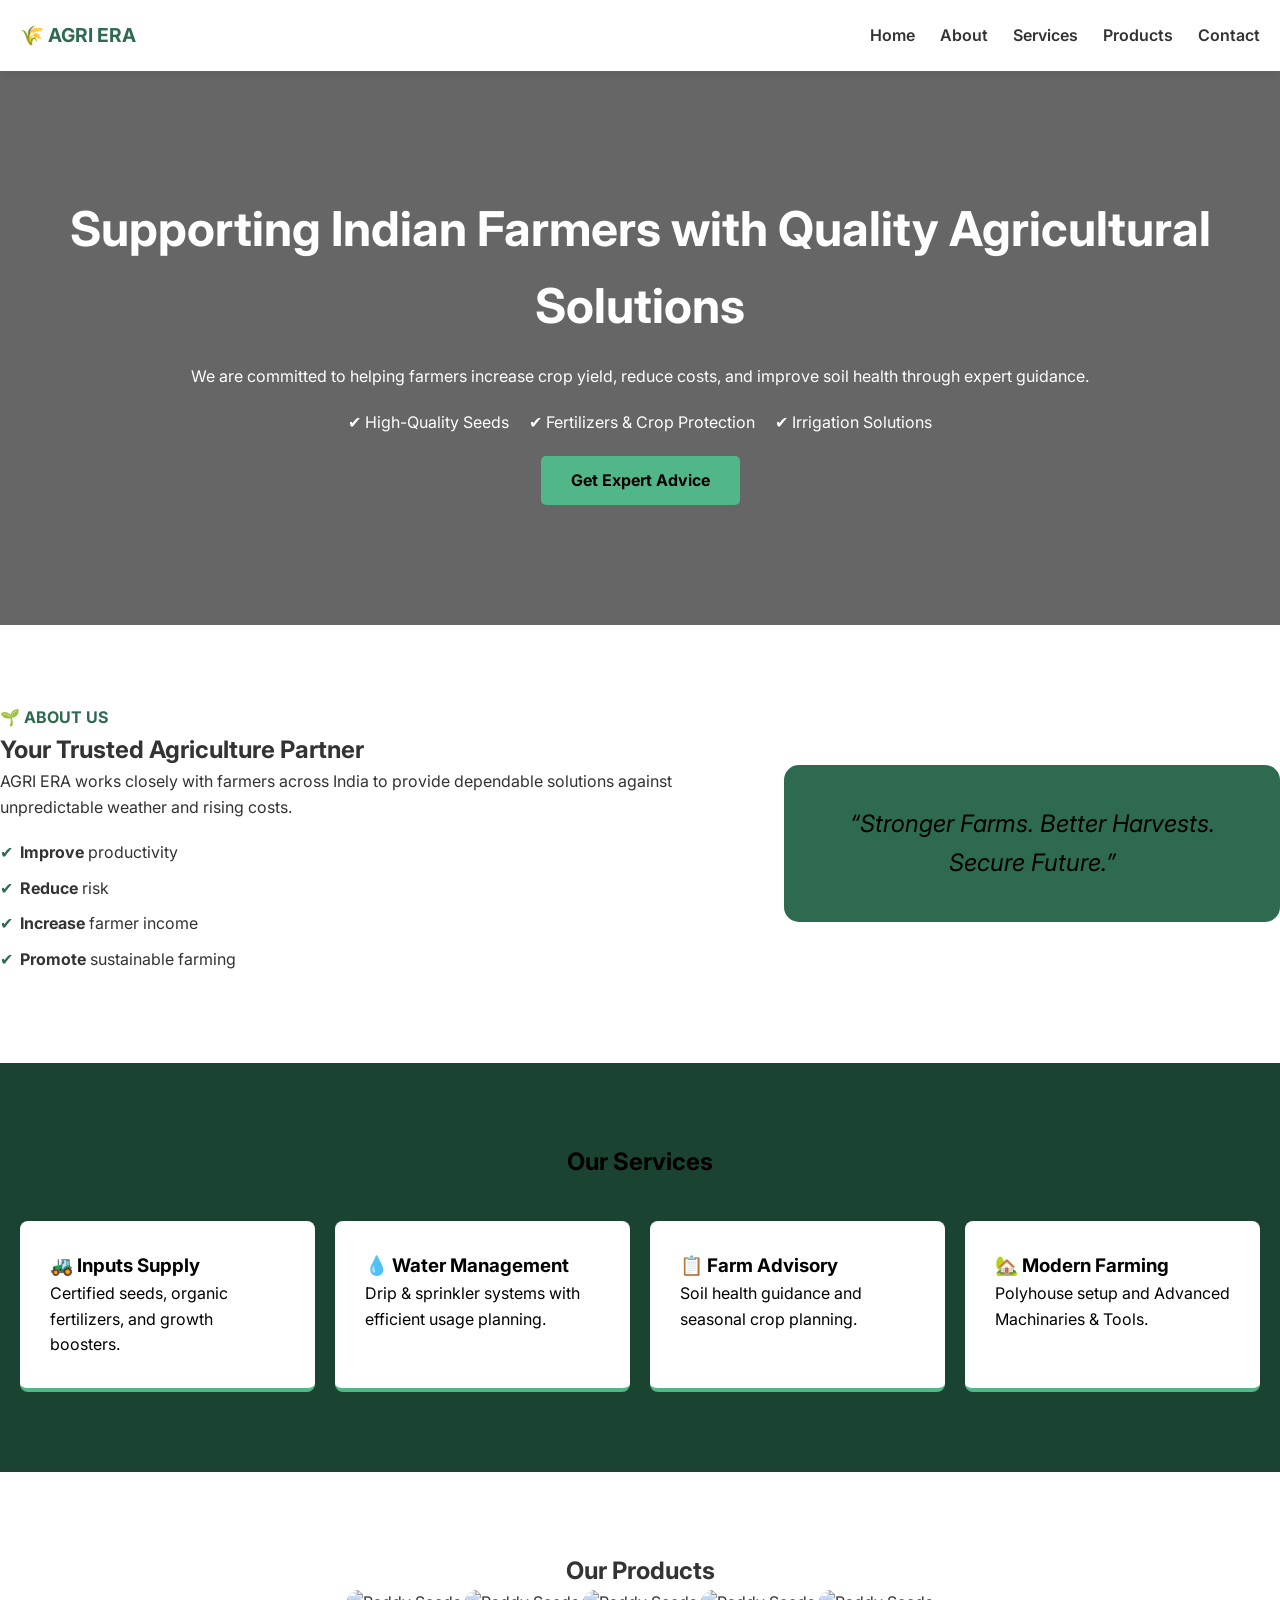
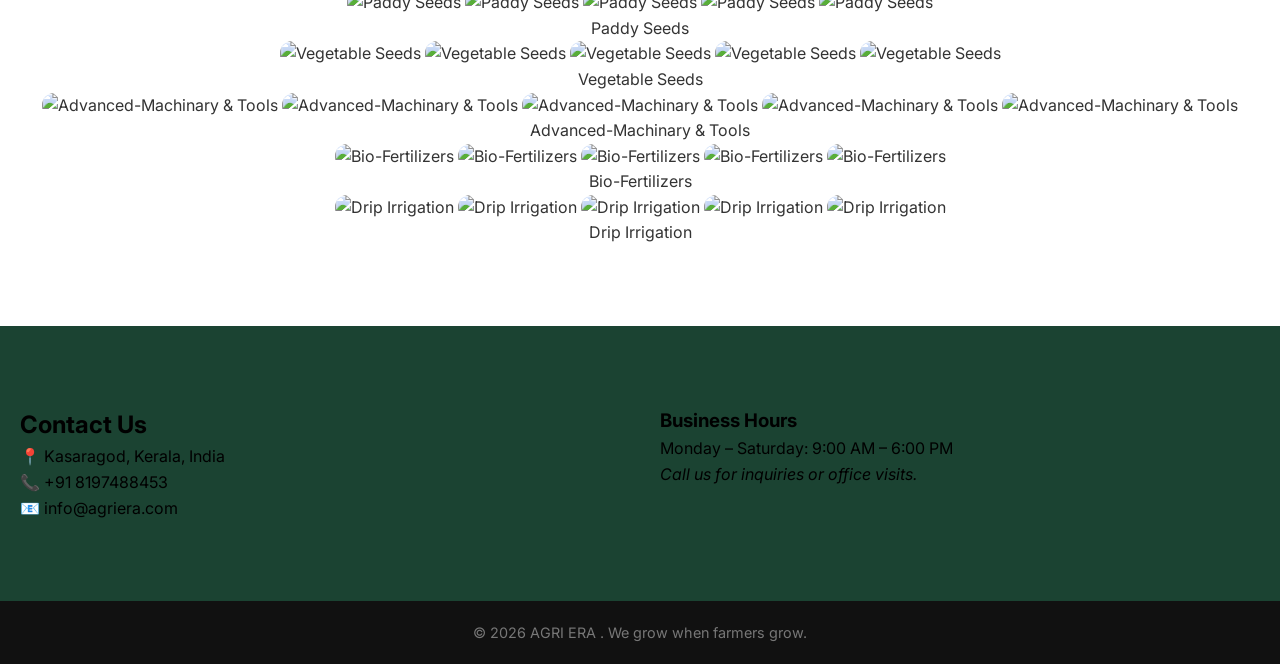
==== index.html @ 395cad6d "Add files via upload" ====
<!DOCTYPE html>
<html lang="en">
<head>
    <meta charset="UTF-8">
    <meta name="viewport" content="width=device-width, initial-scale=1.0">
    <title>AGRI ERA | Supporting Indian Farmers</title>
    <link rel="stylesheet" href="style.css">
    <link href="https://fonts.googleapis.com/css2?family=Inter:wght@400;600;700&display=swap" rel="stylesheet">
</head>
<body>

    <header>
        <nav class="container">
            <div class="logo">🌾 AGRI ERA </div>
            <ul>
                <li><a href="#home">Home</a></li>
                <li><a href="#about">About</a></li>
                <li><a href="#services">Services</a></li>
                <li><a href="#products">Products</a></li>
                <li><a href="#contact">Contact</a></li>
            </ul>
        </nav>
    </header>

    <section id="home" class="hero">
        <div class="container">
            <h1>Supporting Indian Farmers with Quality Agricultural Solutions</h1>
            <p>We are committed to helping farmers increase crop yield, reduce costs, and improve soil health through expert guidance.</p>
            <div class="hero-features">
                <span>✔ High-Quality Seeds</span>
                <span>✔ Fertilizers & Crop Protection</span>
                <span>✔ Irrigation Solutions</span>
            </div>
            <a href="#contact" class="btn">Get Expert Advice</a>
        </div>
    </section>

    <section id="about" class="container section">
        <div class="about-grid">
            <div>
                <span class="badge">🌱 About Us</span>
                <h2>Your Trusted Agriculture Partner</h2>
                <p>AGRI ERA works closely with farmers across India to provide dependable solutions against unpredictable weather and rising costs.</p>
                <ul class="goals">
                    <li><strong>Improve</strong> productivity</li>
                    <li><strong>Reduce</strong> risk</li>
                    <li><strong>Increase</strong> farmer income</li>
                    <li><strong>Promote</strong> sustainable farming</li>
                </ul>
            </div>
            <div class="quote-box">
                <p>“Stronger Farms. Better Harvests. Secure Future.”</p>
            </div>
        </div>
    </section>

    <section id="services" class="bg-dark section">
        <div class="container">
            <h2 class="text-center">Our Services</h2>
            <div class="services-grid">
                <div class="card">
                    <h3>🚜 Inputs Supply</h3>
                    <p>Certified seeds, organic fertilizers, and growth boosters.</p>
                </div>
                <div class="card">
                    <h3>💧 Water Management</h3>
                    <p>Drip & sprinkler systems with efficient usage planning.</p>
                </div>
                <div class="card">
                    <h3>📋 Farm Advisory</h3>
                    <p>Soil health guidance and seasonal crop planning.</p>
                </div>
                <div class="card">
                    <h3>🏡 Modern Farming</h3>
                    <p>Polyhouse setup and Advanced Machinaries & Tools.</p>
                </div>
            </div>
        </div>
    </section>

    <section id="products" class="container section">
        <h2 class="text-center">Our Products</h2>
        <div class="product-list">

        <div class="product-item">
            <img src="images/paddy1-seeds.jpg" alt="Paddy Seeds">
            <img src="images/paddy2-seeds.jpg" alt="Paddy Seeds">
            <img src="images/paddy3-seeds.jpg" alt="Paddy Seeds">
            <img src="images/paddy4-seeds.jpg" alt="Paddy Seeds">
            <img src="images/paddy5-seeds.jpg" alt="Paddy Seeds">
            <p>Paddy Seeds</p>
        </div>

        <div class="product-item">
            <img src="images/vegetable1-seeds.jpg" alt="Vegetable Seeds">
            <img src="images/vegetable2-seeds.jpg" alt="Vegetable Seeds">
            <img src="images/vegetable3-seeds.jpg" alt="Vegetable Seeds">
            <img src="images/vegetable4-seeds.jpg" alt="Vegetable Seeds">
            <img src="images/vegetable5-seeds.jpg" alt="Vegetable Seeds">
            <p>Vegetable Seeds</p>
        </div>

        <div class="product-item">
            <img src="images/Advanced1-Machinary.jpg" alt="Advanced-Machinary & Tools">
            <img src="images/Advanced2-Machinary.jpg" alt="Advanced-Machinary & Tools">
            <img src="images/Advanced3-Machinary.jpg" alt="Advanced-Machinary & Tools">
            <img src="images/Advanced4-Machinary.jpg" alt="Advanced-Machinary & Tools">
            <img src="images/Advanced5-Machinary.jpg" alt="Advanced-Machinary & Tools">
            <p>Advanced-Machinary & Tools</p>
        </div>

        <div class="product-item">
            <img src="images/bio1-Fertilizers.jpg" alt="Bio-Fertilizers">
            <img src="images/bio2-Fertilizers.jpg" alt="Bio-Fertilizers">
            <img src="images/bio3-Fertilizers.jpg" alt="Bio-Fertilizers">
            <img src="images/bio4-Fertilizers.jpg" alt="Bio-Fertilizers">
            <img src="images/bio5-Fertilizers.jpg" alt="Bio-Fertilizers">
            <p>Bio-Fertilizers</p>
        </div>

        <div class="product-item">
            <img src="images/drip1-Irrigation.jpg" alt="Drip Irrigation">
            <img src="images/drip2-Irrigation.jpg" alt="Drip Irrigation">
            <img src="images/drip3-Irrigation.jpg" alt="Drip Irrigation">
            <img src="images/drip4-Irrigation.jpg" alt="Drip Irrigation">
            <img src="images/drip5-Irrigation.jpg" alt="Drip Irrigation">
            <p>Drip Irrigation</p>
        </div>

    </div>
</section>

    <section id="contact" class="bg-dark section">
        <div class="container contact-grid">
            <div>
                <h2>Contact Us</h2>
                <p>📍 Kasaragod, Kerala, India</p>
                <p>📞 +91 8197488453</p>
                <p>📧 info@agriera.com</p>
            </div>
            <div>
                <h3>Business Hours</h3>
                <p>Monday – Saturday: 9:00 AM – 6:00 PM</p>
                <p><em>Call us for inquiries or office visits.</em></p>
            </div>
        </div>
    </section>

    <footer>
        <p>&copy; 2026 AGRI ERA . We grow when farmers grow.</p>
    </footer>

</body>
</html>
---- style.css ----
:root {
    --primary: #2d6a4f;
    --secondary: #52b788;
    --dark: #1b4332;
    --light: #f8fbf9;
    --text: #333;
}

* { box-sizing: border-box; margin: 0; padding: 0; }

body {
    font-family: 'Inter', sans-serif;
    line-height: 1.6;
    color: var(--text);
    scroll-behavior: smooth;
}

.container { max-width: 1300px; margin: auto; padding: 0 20px; }
.section { padding: 80px 0; }
.text-center { text-align: center; }
.bg-light { background: var(--light); }
.bg-dark { background: var(--dark); color: black; }

/* Navigation */
header {
    background: white;
    padding: 20px 0;
    position: sticky;
    top: 0;
    box-shadow: 0 2px 10px rgba(0,0,0,0.1);
    z-index: 1000;
}

nav { display: flex; justify-content: space-between; align-items: center; }
.logo { font-weight: 700; color: var(--primary); font-size: 1.2rem; }
nav ul { display: flex; list-style: none; }
nav ul li a { text-decoration: none; color: var(--text); margin-left: 25px; font-weight: 600; transition: 0.3s; }
nav ul li a:hover { color: var(--primary); }

/* Hero Section */
.hero {
    background: linear-gradient(rgba(0,0,0,0.6), rgba(0,0,0,0.6)), url("images/farm1-bg.jpg");
    background-size: cover;
    background-position: center;
    color: white;
    padding: 120px 0;
    text-align: center;
}

.hero h1 { font-size: 3rem; margin-bottom: 20px; }
.hero-features { margin: 20px 0; display: flex; justify-content: center; gap: 20px; flex-wrap: wrap; }
.btn { background: var(--secondary); color: black; padding: 12px 30px; text-decoration: none; border-radius: 5px; display: inline-block; font-weight: bold; }

/* Content Blocks */
.about-grid { display: grid; grid-template-columns: 1.5fr 1fr; gap: 40px; align-items: center; }
.badge { color: var(--primary); font-weight: bold; text-transform: uppercase; }
.goals { list-style: none; margin-top: 20px; }
.goals li { margin-bottom: 10px; padding-left: 20px; position: relative; }
.goals li::before { content: "✔"; position: absolute; left: 0; color: var(--primary); }

.quote-box { background: var(--primary); color: black; padding: 40px; border-radius: 15px; text-align: center; font-style: italic; font-size: 1.5rem; }

.services-grid { display: grid; grid-template-columns: repeat(auto-fit, minmax(250px, 1fr)); gap: 20px; margin-top: 40px; }
.card { background: white; padding: 30px; border-radius: 8px; border-bottom: 4px solid var(--secondary); transition: 0.3s; }
.card:hover { transform: translateY(-5px); }

.product-list .product-list{
    display:grid;
    grid-template-columns:repeat(3,1fr);
    gap:25px;
    justify-items:center;
}

.product-item{
    text-align:center;
}

.product-item img{
    width:200px;
    height:250px;
    object-fit:cover;
    border-radius:12px;
}

.contact-grid { display: grid; grid-template-columns: 1fr 1fr; gap: 40px; }

footer { text-align: center; padding: 20px; background: #111; color: #777; font-size: 0.9rem; }

/* Responsive */
@media (max-width: 768px) {
    nav ul { display: none; }
    .about-grid, .contact-grid { grid-template-columns: 1fr; }
    .hero h1 { font-size: 2rem; }
}
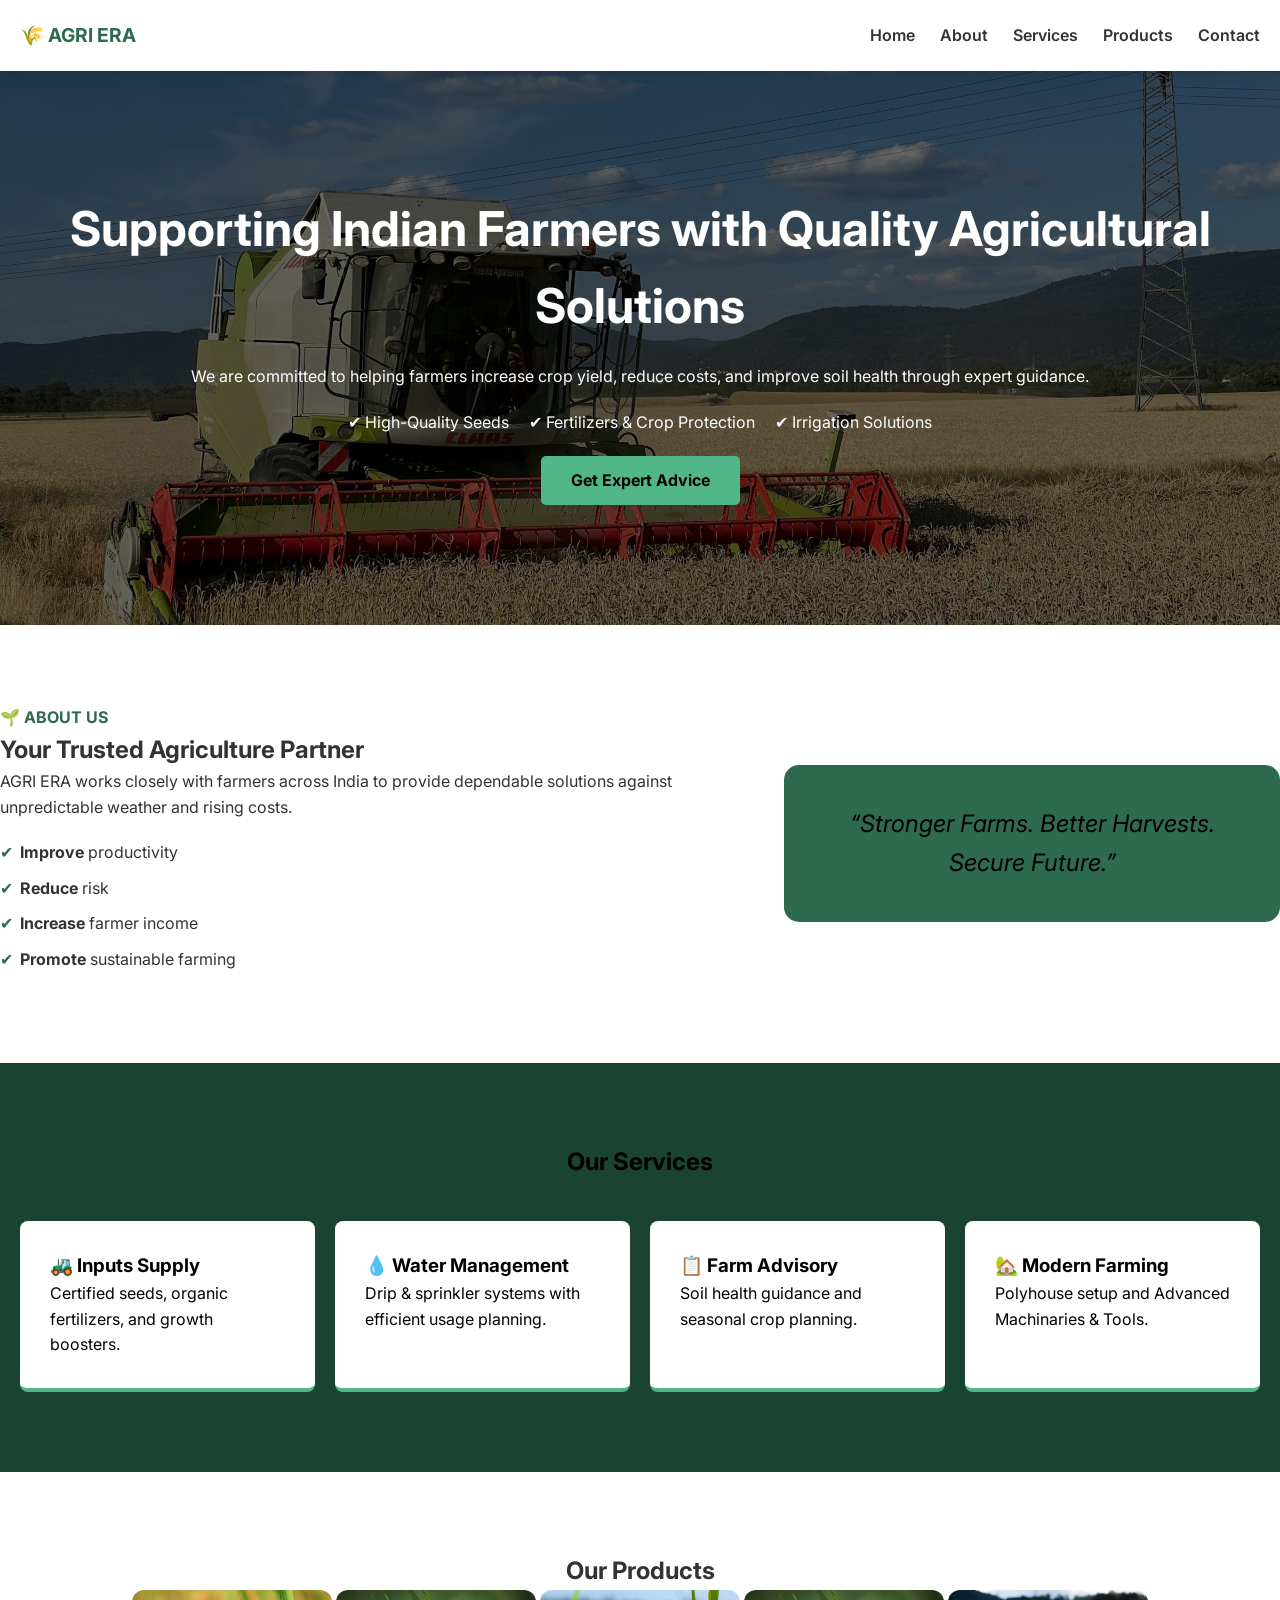
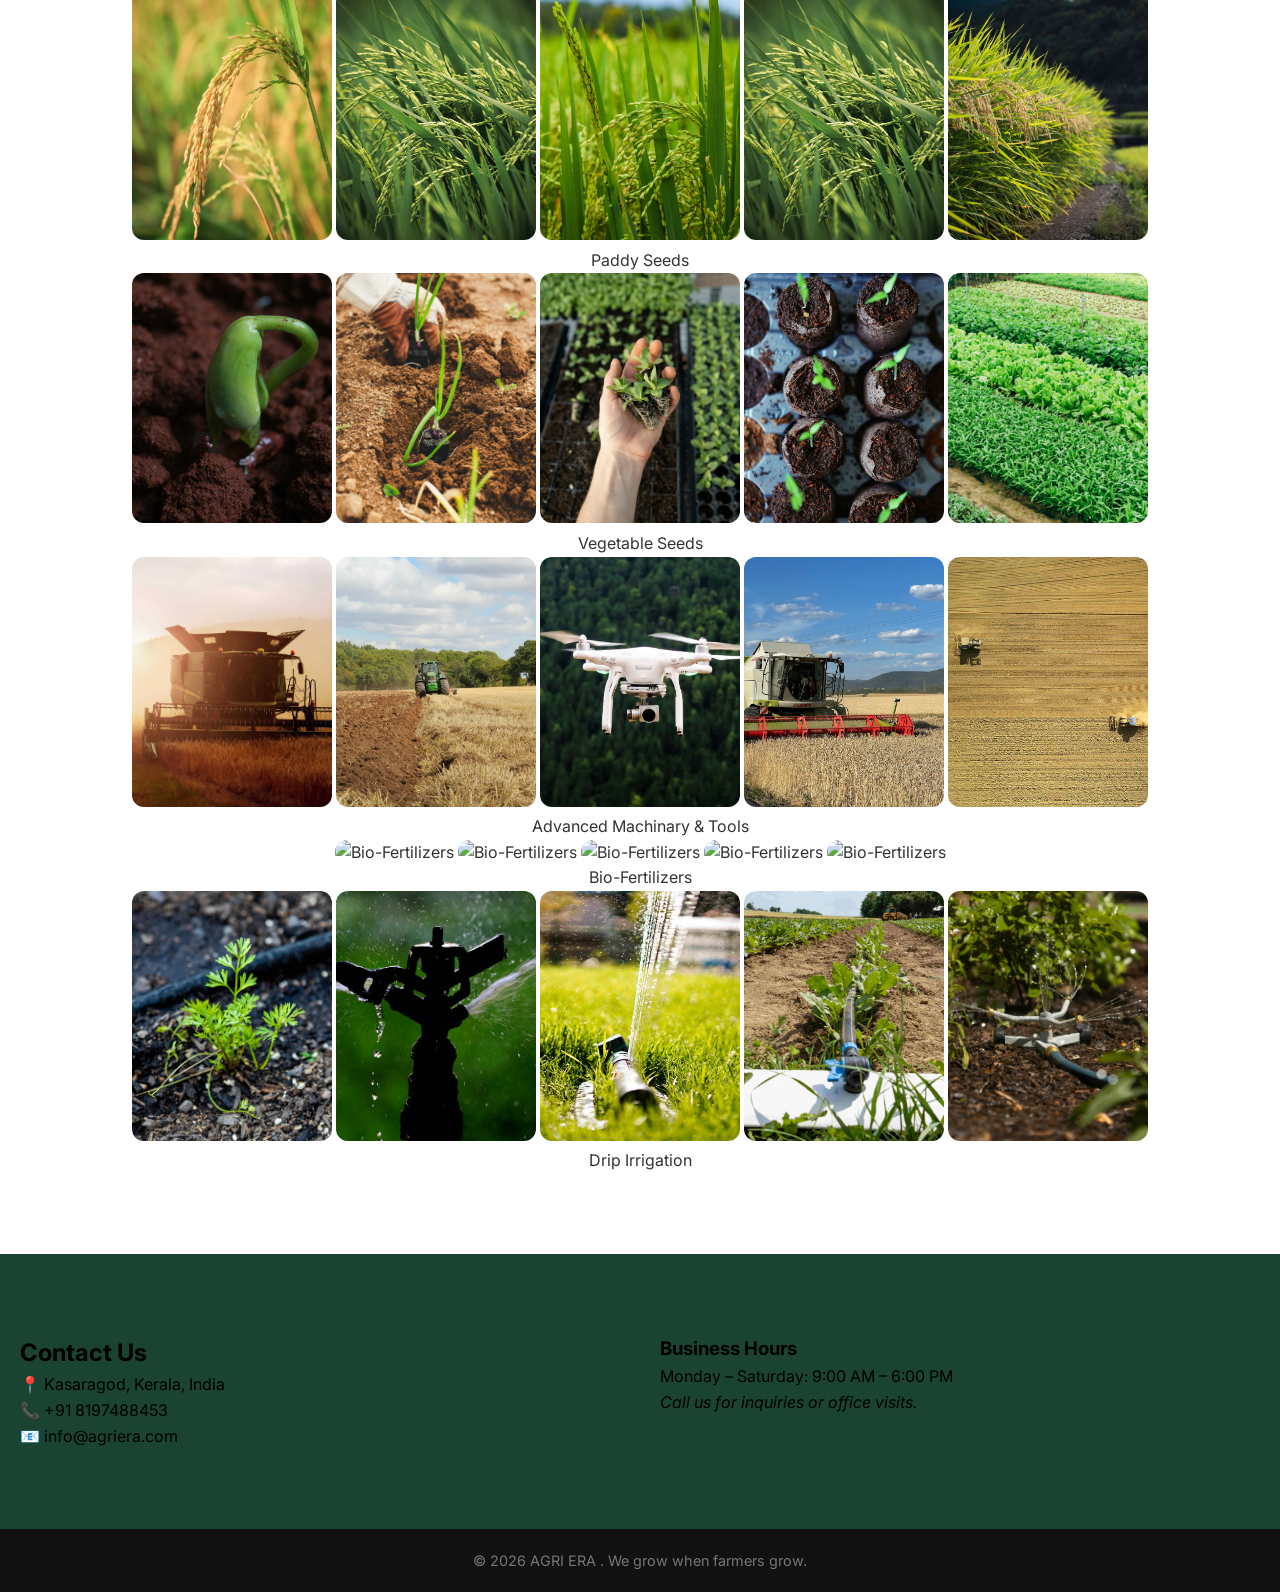
==== commit 3d441a04: "Update index.html" ====
--- a/index.html
+++ b/index.html
@@ -101,12 +101,12 @@
         </div>
 
         <div class="product-item">
-            <img src="images/Advanced1-Machinary.jpg" alt="Advanced-Machinary & Tools">
-            <img src="images/Advanced2-Machinary.jpg" alt="Advanced-Machinary & Tools">
-            <img src="images/Advanced3-Machinary.jpg" alt="Advanced-Machinary & Tools">
-            <img src="images/Advanced4-Machinary.jpg" alt="Advanced-Machinary & Tools">
-            <img src="images/Advanced5-Machinary.jpg" alt="Advanced-Machinary & Tools">
-            <p>Advanced-Machinary & Tools</p>
+            <img src="images/Advanced1-Machinary.jpg" alt="Advanced Machinary & Tools">
+            <img src="images/Advanced2-Machinary.jpg" alt="Advanced Machinary & Tools">
+            <img src="images/Advanced3-Machinary.jpg" alt="Advanced Machinary & Tools">
+            <img src="images/Advanced4-Machinary.jpg" alt="Advanced Machinary & Tools">
+            <img src="images/Advanced5-Machinary.jpg" alt="Advanced Machinary & Tools">
+            <p>Advanced Machinary & Tools</p>
         </div>
 
         <div class="product-item">
@@ -151,4 +151,5 @@
     </footer>
 
 </body>
-</html>+
+</html>
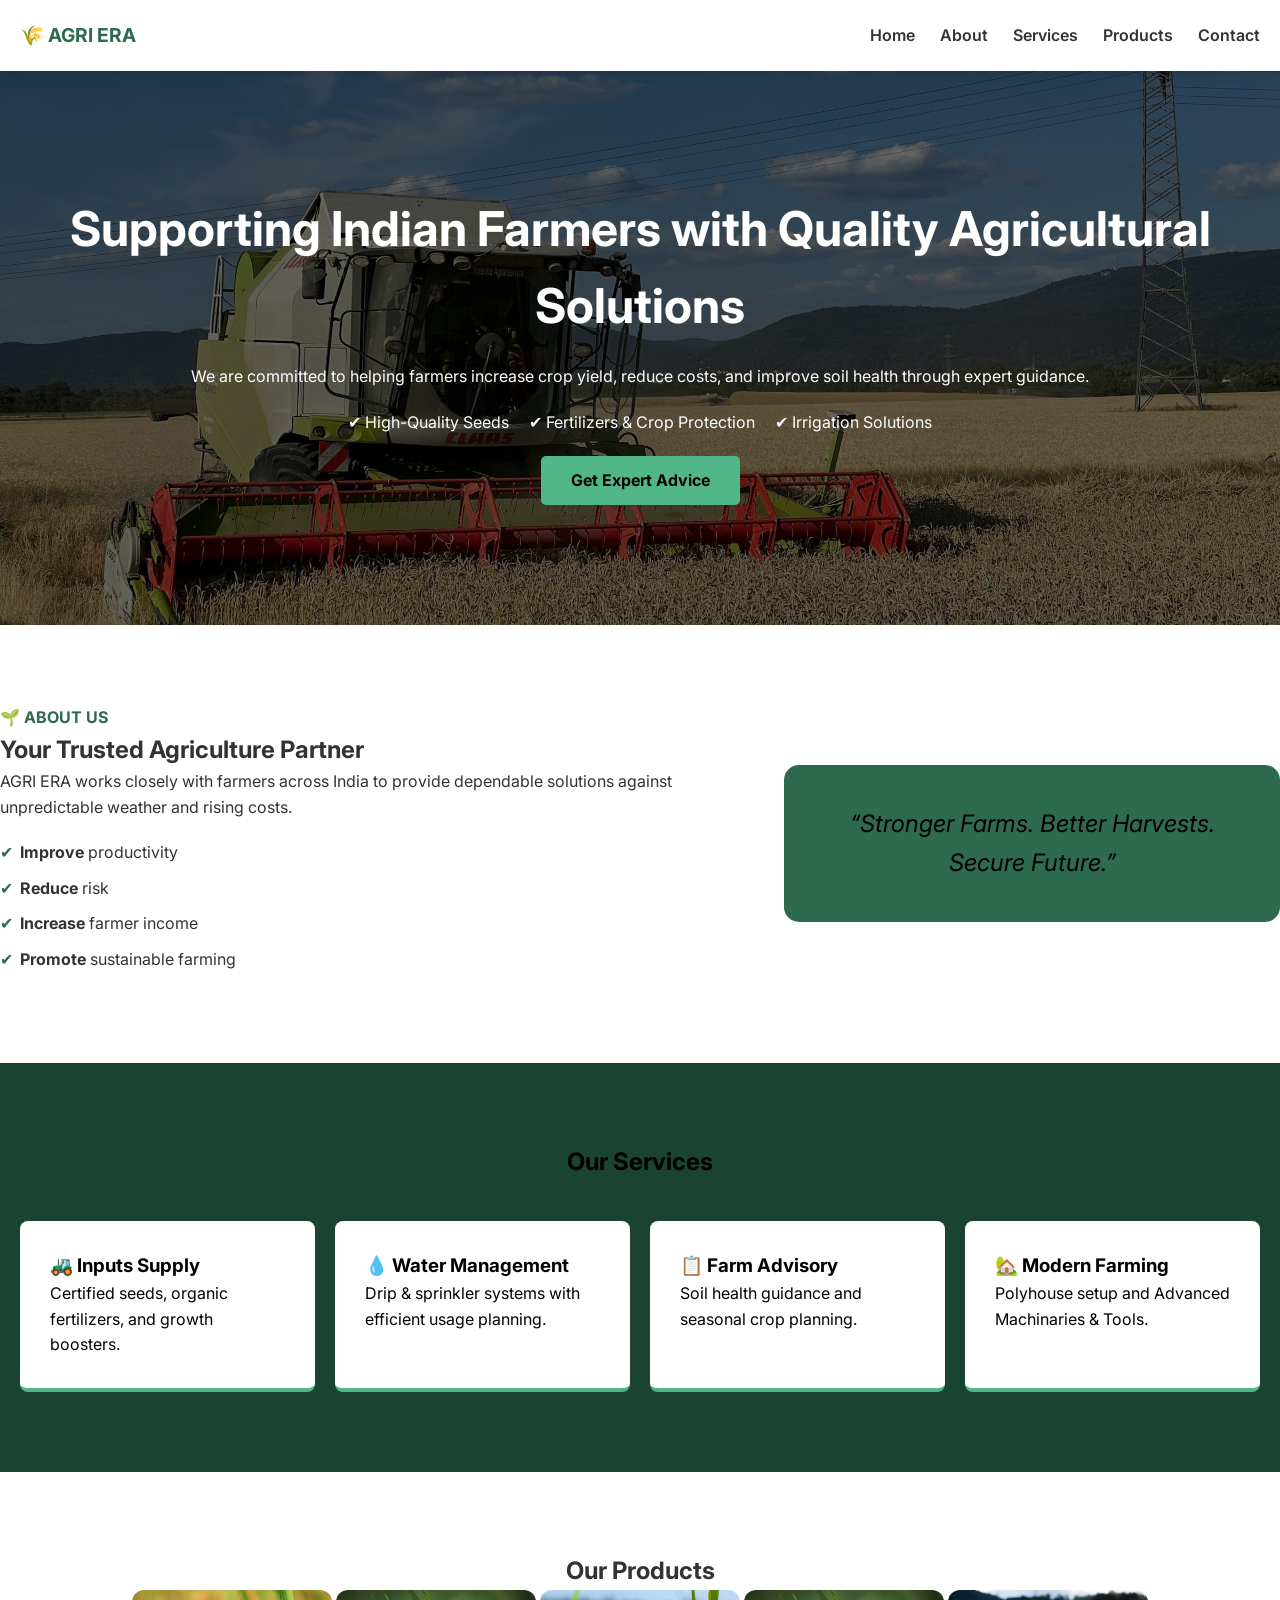
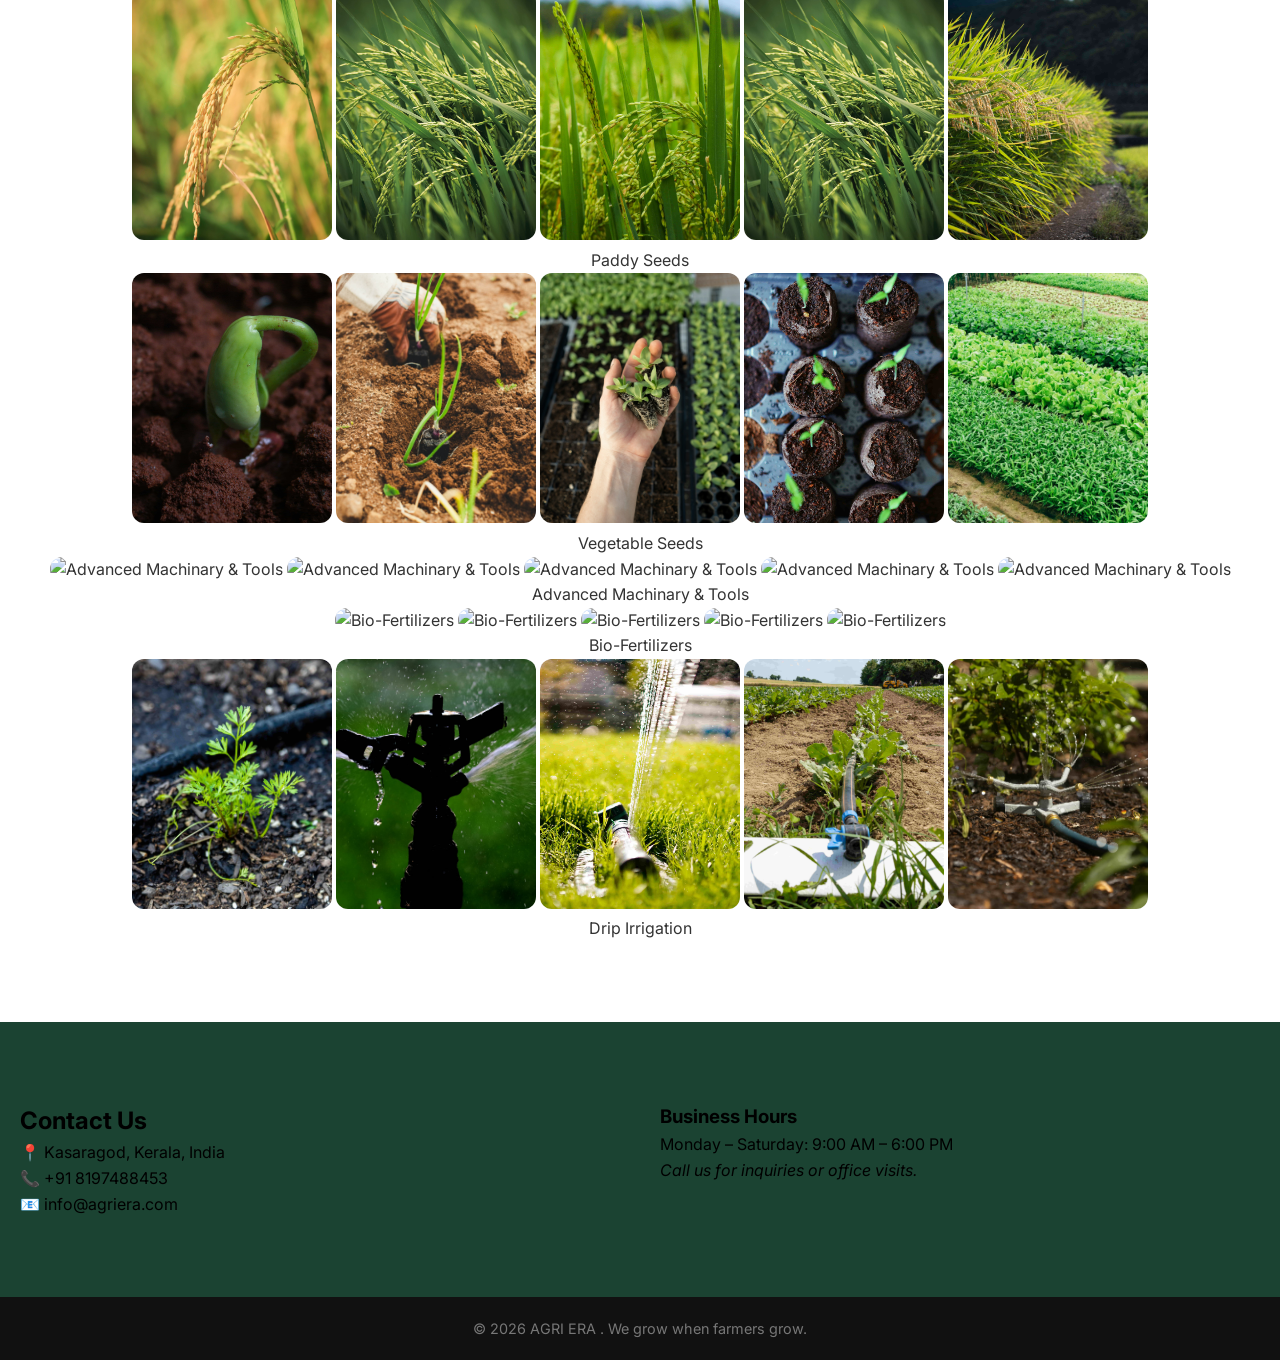
==== commit 15e6dbd0: "Update index.html" ====
--- a/index.html
+++ b/index.html
@@ -101,11 +101,11 @@
         </div>
 
         <div class="product-item">
-            <img src="images/Advanced1-Machinary.jpg" alt="Advanced Machinary & Tools">
-            <img src="images/Advanced2-Machinary.jpg" alt="Advanced Machinary & Tools">
-            <img src="images/Advanced3-Machinary.jpg" alt="Advanced Machinary & Tools">
-            <img src="images/Advanced4-Machinary.jpg" alt="Advanced Machinary & Tools">
-            <img src="images/Advanced5-Machinary.jpg" alt="Advanced Machinary & Tools">
+            <img src="images/Advanced1-Machines.jpg" alt="Advanced Machinary & Tools">
+            <img src="images/Advanced2-Machines.jpg" alt="Advanced Machinary & Tools">
+            <img src="images/Advanced3-Machines.jpg" alt="Advanced Machinary & Tools">
+            <img src="images/Advanced4-Machines.jpg" alt="Advanced Machinary & Tools">
+            <img src="images/Advanced5-Machines.jpg" alt="Advanced Machinary & Tools">
             <p>Advanced Machinary & Tools</p>
         </div>
 
@@ -153,3 +153,4 @@
 </body>
 
 </html>
+
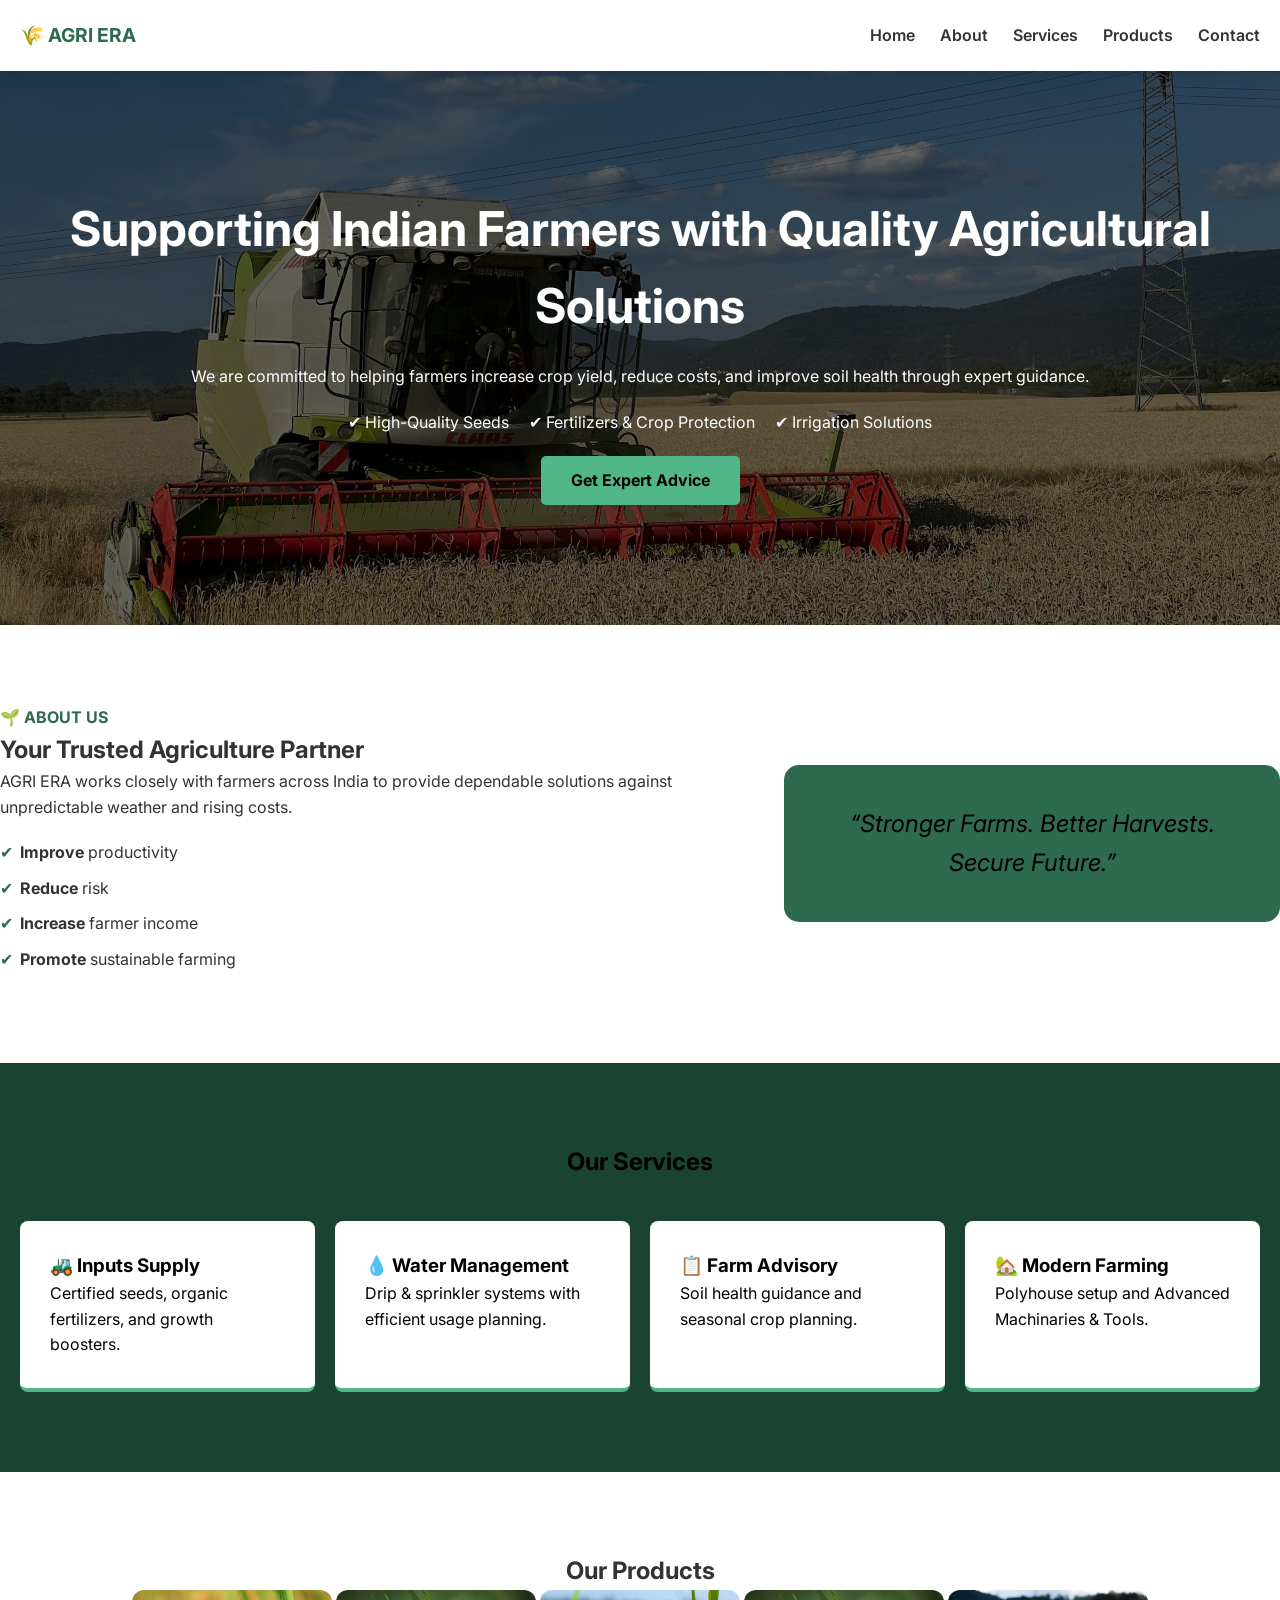
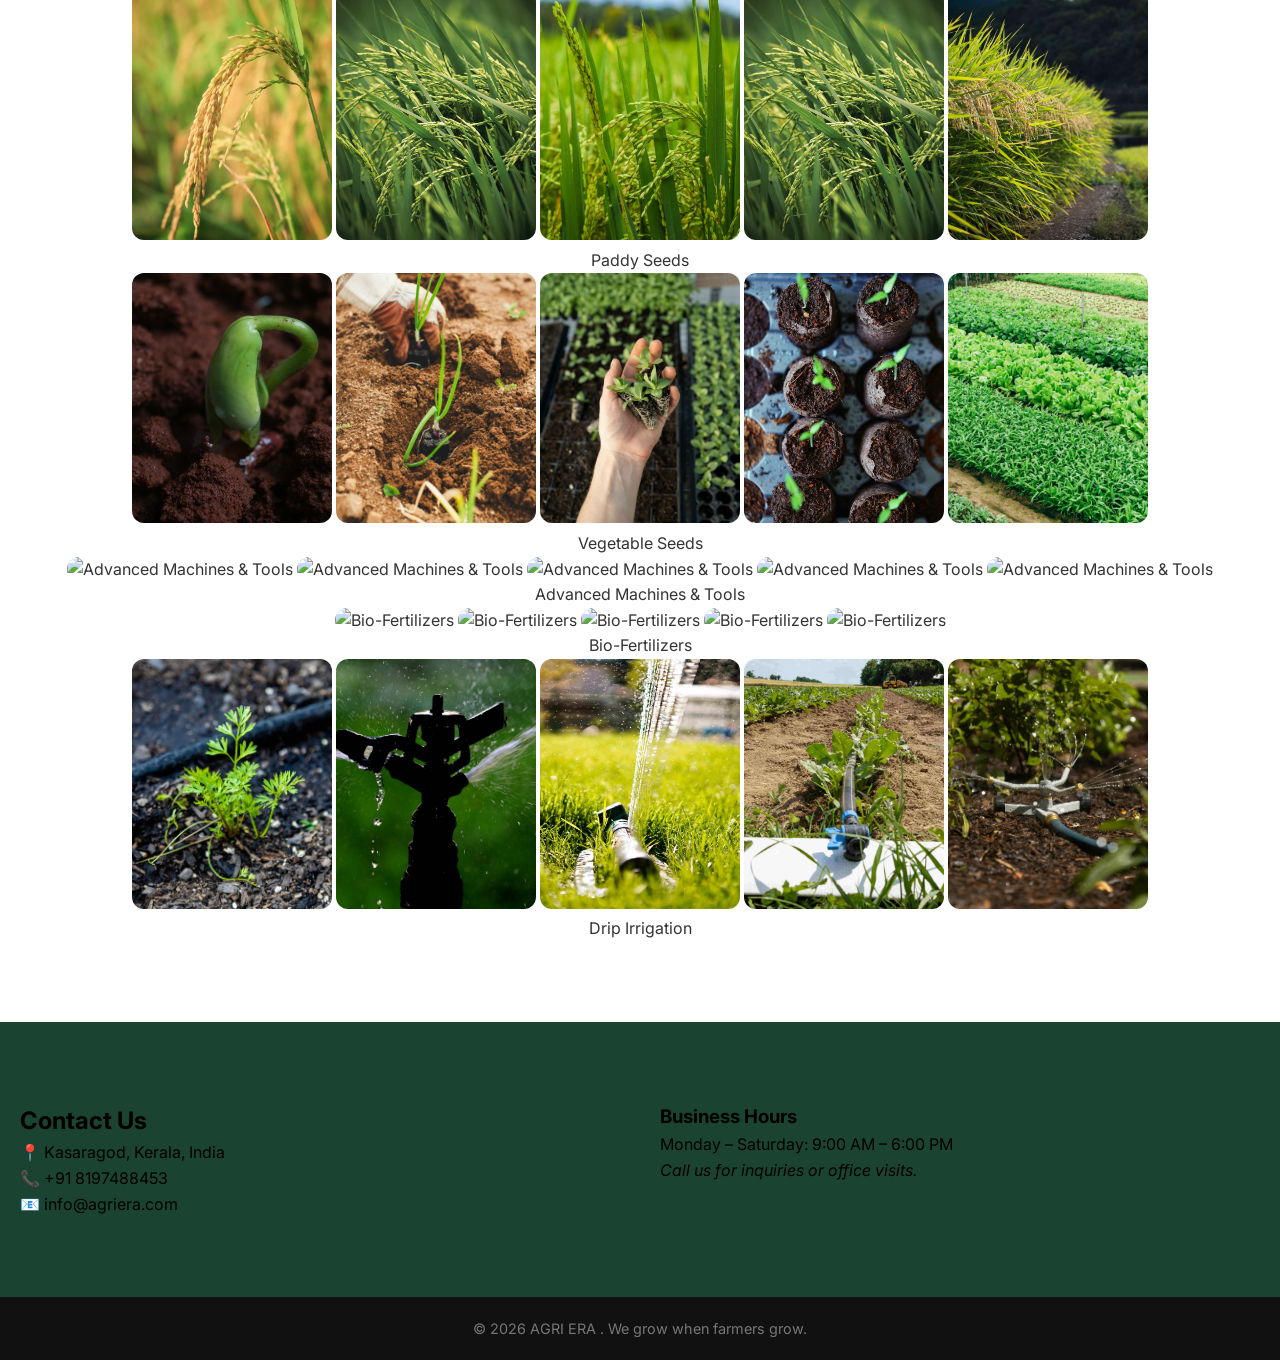
==== commit eb6273d4: "Update index.html" ====
--- a/index.html
+++ b/index.html
@@ -101,12 +101,12 @@
         </div>
 
         <div class="product-item">
-            <img src="images/Advanced1-Machines.jpg" alt="Advanced Machinary & Tools">
-            <img src="images/Advanced2-Machines.jpg" alt="Advanced Machinary & Tools">
-            <img src="images/Advanced3-Machines.jpg" alt="Advanced Machinary & Tools">
-            <img src="images/Advanced4-Machines.jpg" alt="Advanced Machinary & Tools">
-            <img src="images/Advanced5-Machines.jpg" alt="Advanced Machinary & Tools">
-            <p>Advanced Machinary & Tools</p>
+            <img src="images/Advanced1-Machines.jpg" alt="Advanced Machines & Tools">
+            <img src="images/Advanced2-Machines.jpg" alt="Advanced Machines & Tools">
+            <img src="images/Advanced3-Machines.jpg" alt="Advanced Machines & Tools">
+            <img src="images/Advanced4-Machines.jpg" alt="Advanced Machines & Tools">
+            <img src="images/Advanced5-Machines.jpg" alt="Advanced Machines & Tools">
+            <p>Advanced Machines & Tools</p>
         </div>
 
         <div class="product-item">
@@ -154,3 +154,4 @@
 
 </html>
 
+
